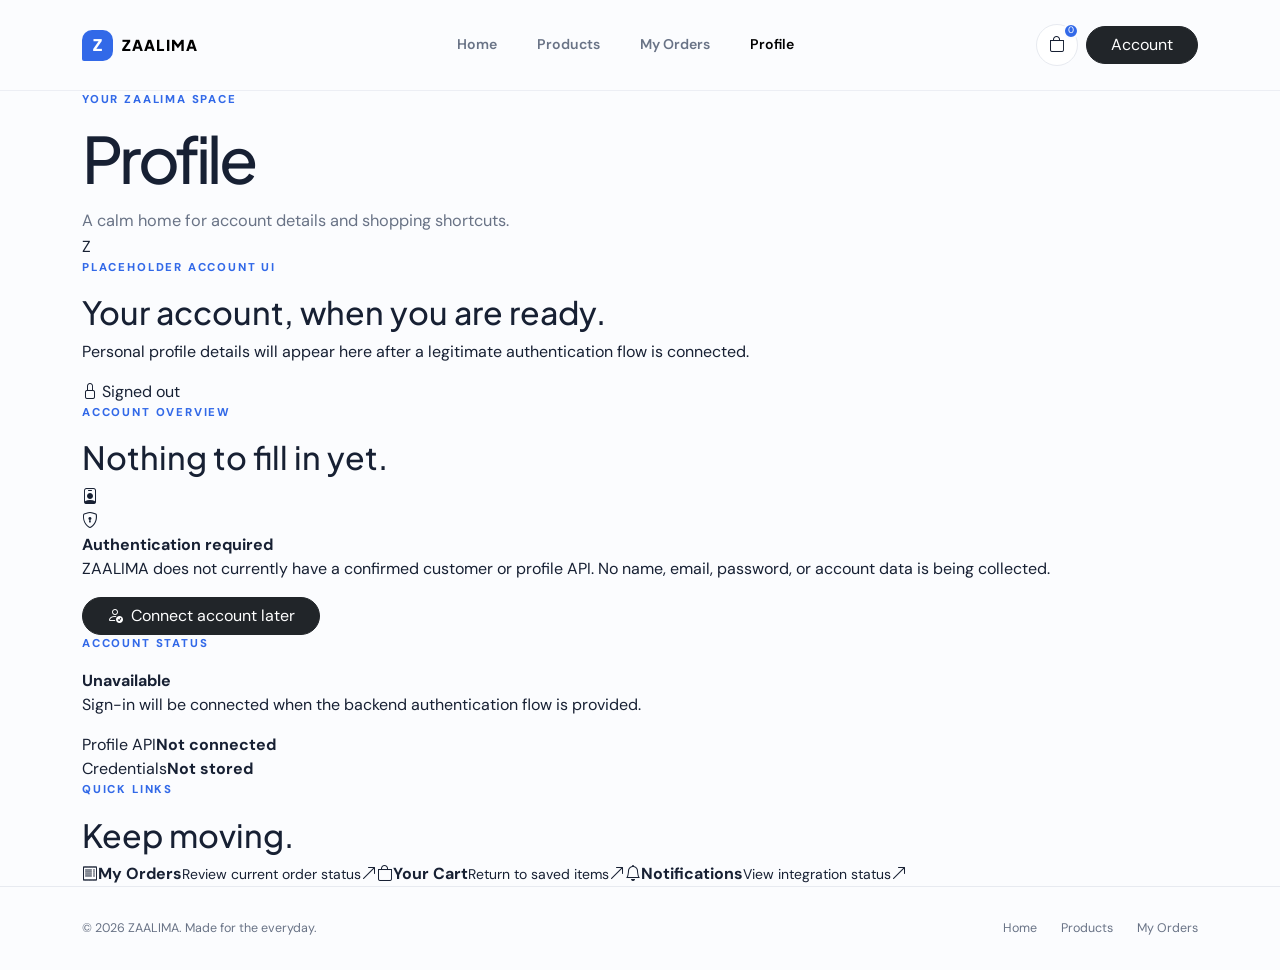
==== frontend/profile.html @ 22a88649 "Add Zaalima frontend" ====
<!DOCTYPE html>
<html lang="en">
<head>
    <meta charset="UTF-8">
    <meta name="viewport" content="width=device-width, initial-scale=1">
    <meta name="description" content="Manage your ZAALIMA account access and shopping shortcuts.">
    <title>Profile | ZAALIMA</title>
    <link rel="preconnect" href="https://fonts.googleapis.com">
    <link rel="preconnect" href="https://fonts.gstatic.com" crossorigin>
    <link href="https://fonts.googleapis.com/css2?family=DM+Sans:wght@400;500;600;700&family=Plus+Jakarta+Sans:wght@600;700;800&display=swap" rel="stylesheet">
    <link href="https://cdn.jsdelivr.net/npm/bootstrap@5.3.3/dist/css/bootstrap.min.css" rel="stylesheet" integrity="sha384-QWTKZyjpPEjISv5WaRU9OFeRpok6YctnYmDr5pNlyT2bRjXh0JMhjY6hW+ALEwIH" crossorigin="anonymous">
    <link href="https://cdn.jsdelivr.net/npm/bootstrap-icons@1.11.3/font/bootstrap-icons.min.css" rel="stylesheet">
    <link rel="stylesheet" href="css/style.css">
</head>
<body>
    <header class="site-header">
        <nav class="navbar navbar-expand-lg" aria-label="Primary navigation">
            <div class="container py-3">
                <a class="navbar-brand brand-mark" href="index.html" aria-label="ZAALIMA home"><span class="brand-mark__symbol">Z</span><span>ZAALIMA</span></a>
                <button class="navbar-toggler border-0 shadow-none" type="button" data-bs-toggle="collapse" data-bs-target="#primaryNavigation" aria-controls="primaryNavigation" aria-expanded="false" aria-label="Toggle navigation"><i class="bi bi-list fs-2"></i></button>
                <div class="collapse navbar-collapse" id="primaryNavigation">
                    <ul class="navbar-nav mx-auto gap-lg-2 mt-3 mt-lg-0"><li class="nav-item"><a class="nav-link" href="index.html">Home</a></li><li class="nav-item"><a class="nav-link" href="products.html">Products</a></li><li class="nav-item"><a class="nav-link" href="orders.html">My Orders</a></li><li class="nav-item"><a class="nav-link active" href="profile.html" aria-current="page">Profile</a></li></ul>
                    <div class="nav-actions d-flex align-items-center gap-2 mt-3 mt-lg-0"><a class="icon-button position-relative" href="cart.html" aria-label="Shopping cart"><i class="bi bi-bag"></i><span class="cart-count" aria-label="0 items">0</span></a><button class="btn btn-dark rounded-pill px-4" type="button" data-action="account">Account</button></div>
                </div>
            </div>
        </nav>
    </header>

    <main>
        <section class="profile-page">
            <div class="container">
                <div class="profile-heading"><div><p class="eyebrow">YOUR ZAALIMA SPACE</p><h1 class="page-title">Profile</h1><p class="page-intro">A calm home for account details and shopping shortcuts.</p></div></div>
                <section class="profile-hero" aria-labelledby="profileTitle"><div class="profile-avatar" aria-hidden="true">Z</div><div class="profile-hero__copy"><p class="eyebrow">PLACEHOLDER ACCOUNT UI</p><h2 id="profileTitle">Your account, when you are ready.</h2><p>Personal profile details will appear here after a legitimate authentication flow is connected.</p></div><span class="profile-status"><i class="bi bi-lock me-1"></i>Signed out</span></section>
                <div class="profile-layout"><section class="profile-overview"><div class="profile-section-heading"><div><p class="eyebrow">ACCOUNT OVERVIEW</p><h2>Nothing to fill in yet.</h2></div><i class="bi bi-person-badge profile-section-icon" aria-hidden="true"></i></div><div class="profile-placeholder"><i class="bi bi-shield-lock"></i><div><strong>Authentication required</strong><p>ZAALIMA does not currently have a confirmed customer or profile API. No name, email, password, or account data is being collected.</p></div></div><button class="btn btn-dark rounded-pill px-4" type="button" data-action="account"><i class="bi bi-person-check me-2"></i>Connect account later</button></section><aside class="account-status-card"><p class="eyebrow">ACCOUNT STATUS</p><div class="account-status-card__row"><span class="account-status-dot"></span><strong>Unavailable</strong></div><p>Sign-in will be connected when the backend authentication flow is provided.</p><div class="account-status-card__line"><span>Profile API</span><strong>Not connected</strong></div><div class="account-status-card__line"><span>Credentials</span><strong>Not stored</strong></div></aside></div>
                <section class="quick-links-section" aria-labelledby="quickLinksTitle"><div class="profile-section-heading"><div><p class="eyebrow">QUICK LINKS</p><h2 id="quickLinksTitle">Keep moving.</h2></div></div><div class="quick-links-grid"><a class="quick-link-card" href="orders.html"><span class="quick-link-card__icon quick-link-card__icon--blue"><i class="bi bi-receipt"></i></span><span><strong>My Orders</strong><small>Review current order status</small></span><i class="bi bi-arrow-up-right quick-link-card__arrow" aria-hidden="true"></i></a><a class="quick-link-card" href="cart.html"><span class="quick-link-card__icon quick-link-card__icon--peach"><i class="bi bi-bag"></i></span><span><strong>Your Cart</strong><small>Return to saved items</small></span><i class="bi bi-arrow-up-right quick-link-card__arrow" aria-hidden="true"></i></a><a class="quick-link-card" href="notifications.html"><span class="quick-link-card__icon quick-link-card__icon--lilac"><i class="bi bi-bell"></i></span><span><strong>Notifications</strong><small>View integration status</small></span><i class="bi bi-arrow-up-right quick-link-card__arrow" aria-hidden="true"></i></a></div></section>
            </div>
        </section>
    </main>

    <footer class="site-footer"><div class="container d-flex flex-column flex-md-row justify-content-between align-items-md-center gap-3"><p class="mb-0">© <span data-current-year></span> ZAALIMA. Made for the everyday.</p><div class="footer-links"><a href="index.html">Home</a><a href="products.html">Products</a><a href="orders.html">My Orders</a></div></div></footer>
    <div class="toast-container position-fixed bottom-0 end-0 p-3"><div id="appToast" class="toast border-0 shadow" role="status" aria-live="polite" aria-atomic="true"><div class="toast-body d-flex align-items-center gap-2"><i class="bi bi-info-circle-fill"></i><span data-toast-message></span><button type="button" class="btn-close ms-auto" data-bs-dismiss="toast" aria-label="Close"></button></div></div></div>
    <script src="https://cdn.jsdelivr.net/npm/bootstrap@5.3.3/dist/js/bootstrap.bundle.min.js" integrity="sha384-YvpcrYf0tY3lHB60NNkmXc5s9fDVZLESaAA55NDzOxhy9GkcIdslK1eN7N6jIeHz" crossorigin="anonymous"></script>
    <script type="module" src="js/profile.js"></script>
</body>
</html>
---- frontend/css/style.css ----
:root {
    --ink: #172033;
    --muted: #697386;
    --line: #e7eaf0;
    --paper: #fbfcfe;
    --blue: #3269e8;
    --blue-dark: #1d4cc4;
    --lavender: #e9e8ff;
    --peach: #fff0e5;
    --shadow: 0 20px 60px rgba(26, 42, 74, .10);
}

* { box-sizing: border-box; }
html { scroll-behavior: smooth; }
body { margin: 0; color: var(--ink); background: var(--paper); font-family: "DM Sans", sans-serif; }
h1, h2, h3, .brand-mark { font-family: "Plus Jakarta Sans", sans-serif; }
a { color: inherit; text-decoration: none; }
.site-header { background: rgba(251, 252, 254, .90); border-bottom: 1px solid rgba(231, 234, 240, .75); position: relative; z-index: 5; }
.brand-mark { align-items: center; display: flex; font-size: .94rem; font-weight: 800; gap: .55rem; letter-spacing: .08em; }
.brand-mark__symbol { align-items: center; background: var(--blue); border-radius: 10px 10px 10px 2px; color: white; display: inline-flex; font-size: 1rem; height: 31px; justify-content: center; letter-spacing: 0; width: 31px; }
.nav-link { color: var(--muted); font-size: .88rem; font-weight: 600; padding-left: 1rem !important; padding-right: 1rem !important; }
.nav-link:hover, .nav-link.active { color: var(--ink); }
.icon-button { align-items: center; background: white; border: 1px solid var(--line); border-radius: 50%; color: var(--ink); display: inline-flex; height: 42px; justify-content: center; position: relative; transition: transform .2s ease, border-color .2s ease; width: 42px; }
.icon-button:hover { border-color: var(--blue); transform: translateY(-2px); }
.cart-count { align-items: center; background: var(--blue); border: 2px solid var(--paper); border-radius: 50%; color: white; display: inline-flex; font-size: .58rem; height: 16px; justify-content: center; position: absolute; right: -2px; top: -2px; width: 16px; }
.btn-primary { background: var(--blue); border-color: var(--blue); box-shadow: 0 8px 18px rgba(50, 105, 232, .20); }
.btn-primary:hover { background: var(--blue-dark); border-color: var(--blue-dark); }
.hero-section { background: radial-gradient(circle at 77% 34%, rgba(219, 227, 255, .7), transparent 34%), linear-gradient(135deg, #f7f9ff 0%, #fbfcfe 55%, #f1f0ff 100%); overflow: hidden; padding: 5.5rem 0 6rem; }
.hero-content { position: relative; z-index: 1; }
.eyebrow { color: var(--blue); font-size: .71rem; font-weight: 800; letter-spacing: .16em; margin-bottom: 1.1rem; }
.display-title { font-size: clamp(2.7rem, 5.3vw, 5.2rem); letter-spacing: -.055em; line-height: 1.02; margin-bottom: 1.5rem; }
.display-title span, .section-heading em { color: var(--blue); font-style: normal; }
.hero-copy { color: var(--muted); font-size: 1.05rem; line-height: 1.75; max-width: 480px; }
.hero-actions { align-items: center; display: flex; flex-wrap: wrap; gap: 1.5rem; margin-top: 2.2rem; }
.text-link { border-bottom: 1px solid var(--ink); font-size: .87rem; font-weight: 700; padding-bottom: .2rem; }
.hero-proof { align-items: center; display: flex; gap: .8rem; margin-top: 3.8rem; }
.hero-proof p { color: var(--ink); font-size: .76rem; line-height: 1.45; margin: 0; }
.hero-proof p span { color: var(--muted); }
.avatar-stack { display: flex; }
.avatar-stack span { align-items: center; background: var(--lavender); border: 2px solid var(--paper); border-radius: 50%; color: var(--blue-dark); display: flex; font-size: .53rem; font-weight: 800; height: 31px; justify-content: center; margin-left: -7px; width: 31px; }
.avatar-stack span:first-child { background: #d8e7ff; margin-left: 0; }
.avatar-stack span:last-child { background: #ffe0cf; }
.hero-art { aspect-ratio: 1 / 1.05; background: #dbe7ff; border-radius: 42% 42% 16px 42%; box-shadow: var(--shadow); margin: 0 auto; max-width: 500px; overflow: hidden; position: relative; transform: rotate(2deg); }
.hero-art::before { background: linear-gradient(140deg, rgba(255, 255, 255, .7), transparent 52%); content: ""; inset: 0; position: absolute; }
.hero-art__sun { background: #ffd7b8; border-radius: 50%; height: 62%; left: 18%; opacity: .86; position: absolute; top: 12%; width: 62%; }
.hero-art__card { bottom: 15%; position: absolute; transform: rotate(-10deg); }
.hero-art__card--blue { background: #567bdc; height: 45%; left: 8%; width: 56%; }
.hero-art__card--cream { background: #f7d8a9; bottom: 12%; height: 31%; right: 4%; transform: rotate(14deg); width: 53%; }
.hero-art__vase { background: linear-gradient(90deg, #163f9c, #5e85e7 58%, #204aa9); border-radius: 46% 46% 37% 37%; bottom: 15%; height: 48%; left: 31%; position: absolute; transform: rotate(-3deg); width: 28%; }
.hero-art__vase::before { background: #193a86; border-radius: 50%; content: ""; height: 15%; left: 32%; position: absolute; top: -7%; width: 37%; }
.hero-art__book { align-items: center; background: #f5c795; bottom: 9%; box-shadow: 5px 8px 0 rgba(24, 45, 92, .14); color: #9a5d38; display: flex; font-size: .62rem; font-weight: 800; height: 29%; justify-content: center; left: 14%; letter-spacing: .09em; line-height: 1.2; position: absolute; text-align: center; transform: rotate(-13deg); width: 25%; }
.hero-art__cup { background: #e77453; border-radius: 10px 10px 45% 45%; bottom: 10%; height: 18%; position: absolute; right: 14%; transform: rotate(7deg); width: 20%; }
.hero-art__cup::after { border: 7px solid #e77453; border-left-color: transparent; border-radius: 50%; content: ""; height: 43%; position: absolute; right: -24%; top: 18%; width: 31%; }
.hero-art__label { bottom: 8%; color: rgba(255, 255, 255, .82); font-size: .62rem; font-weight: 800; letter-spacing: .17em; line-height: 1.5; position: absolute; right: 8%; text-align: right; }
.collection-section { padding: 7rem 0; }
.section-heading h2, .approach-panel h2 { font-size: clamp(2rem, 3.8vw, 3.6rem); letter-spacing: -.055em; line-height: 1.05; margin: 0; }
.section-intro { color: var(--muted); line-height: 1.7; margin: 0; max-width: 310px; }
.collection-tile { border-radius: 18px; display: flex; flex-direction: column; height: 285px; justify-content: space-between; overflow: hidden; padding: 1.4rem; position: relative; transition: transform .25s ease, box-shadow .25s ease; }
.collection-tile:hover { box-shadow: var(--shadow); transform: translateY(-5px); }
.collection-tile--blue { background: #dce8ff; }.collection-tile--lilac { background: #e9e7ff; }.collection-tile--peach { background: #ffebdf; }
.tile-number { font-size: .75rem; font-weight: 700; opacity: .62; }.tile-icon { font-size: 4rem; opacity: .3; position: absolute; right: 1.6rem; top: 3.3rem; transform: rotate(-12deg); }.collection-tile h3 { font-size: 1.15rem; letter-spacing: -.03em; margin-bottom: .45rem; }.collection-tile p { color: var(--muted); font-size: .84rem; margin: 0; }.tile-arrow { align-self: flex-end; font-size: 1.35rem; }
.approach-section { padding-bottom: 7rem; }.approach-panel { align-items: end; background: #202b4e; border-radius: 22px; color: white; display: grid; gap: 3rem; grid-template-columns: 1fr 1fr; overflow: hidden; padding: 4.2rem; position: relative; }.approach-panel::after { border: 1px solid rgba(255, 255, 255, .14); border-radius: 50%; content: ""; height: 390px; position: absolute; right: -85px; top: -180px; width: 390px; }.eyebrow--light { color: #aabfff; }.approach-panel h2 span { color: #aabfff; }.approach-copy { color: #c7cde0; line-height: 1.8; max-width: 360px; position: relative; z-index: 1; }.approach-copy span { color: white; font-size: .81rem; font-weight: 600; }.approach-copy i { color: #9eb7ff; margin-right: .35rem; }
.site-footer { border-top: 1px solid var(--line); color: var(--muted); font-size: .78rem; padding: 2rem 0; }.footer-links { display: flex; flex-wrap: wrap; gap: 1.5rem; }.footer-links a:hover { color: var(--ink); }.toast { background: white; color: var(--ink); }.toast i { color: var(--blue); }
.products-hero { background: linear-gradient(135deg, #f1f5ff 0%, #fbfcfe 62%, #f0efff 100%); padding: 4.5rem 0 4rem; }
.page-title { font-size: clamp(2.5rem, 5vw, 4.6rem); letter-spacing: -.055em; line-height: 1.02; margin: 0 0 1rem; }
.page-intro { color: var(--muted); font-size: 1.02rem; line-height: 1.7; margin: 0; max-width: 460px; }
.inventory-note { align-items: center; background: rgba(255, 255, 255, .72); border: 1px solid rgba(50, 105, 232, .12); border-radius: 14px; color: var(--muted); display: flex; font-size: .82rem; gap: .75rem; line-height: 1.5; margin-left: auto; max-width: 300px; padding: 1rem 1.1rem; }
.inventory-note i { color: var(--blue); font-size: 1.25rem; }
.products-section { min-height: 550px; padding: 3.5rem 0 7rem; }
.products-toolbar { align-items: center; display: flex; gap: 1.5rem; justify-content: space-between; margin-bottom: 2.5rem; }
.search-field { align-items: center; background: white; border: 1px solid var(--line); border-radius: 999px; box-shadow: 0 7px 25px rgba(26, 42, 74, .05); display: flex; max-width: 480px; padding: .2rem 1.2rem; width: 100%; }
.search-field:focus-within { border-color: var(--blue); box-shadow: 0 0 0 4px rgba(50, 105, 232, .10); }
.search-field i { color: var(--blue); }
.search-field input { background: transparent; border: 0; color: var(--ink); font: inherit; outline: 0; padding: .8rem .8rem; width: 100%; }
.search-field input::placeholder { color: #929aaa; }
.results-count { color: var(--muted); font-size: .82rem; font-weight: 700; white-space: nowrap; }
.inventory-card { background: white; border: 1px solid rgba(231, 234, 240, .9); border-radius: 18px; box-shadow: 0 12px 34px rgba(26, 42, 74, .06); height: 100%; overflow: hidden; transition: box-shadow .25s ease, transform .25s ease; }
.inventory-card:hover { box-shadow: var(--shadow); transform: translateY(-4px); }
.inventory-card__visual { align-items: center; background: linear-gradient(135deg, #dce8ff, #eceaff); color: var(--blue); display: flex; height: 155px; justify-content: center; overflow: hidden; position: relative; }
.inventory-card__visual::before, .inventory-card__visual::after { border: 1px solid rgba(50, 105, 232, .15); border-radius: 50%; content: ""; height: 210px; position: absolute; width: 210px; }
.inventory-card__visual::before { left: -90px; top: -120px; }.inventory-card__visual::after { bottom: -150px; right: -60px; }
.inventory-card__visual i { background: rgba(255, 255, 255, .7); border-radius: 20px; font-size: 3.2rem; padding: 1rem 1.2rem; position: relative; z-index: 1; }
.inventory-card__body { padding: 1.35rem; }.inventory-card__label { color: var(--blue); font-size: .68rem; font-weight: 800; letter-spacing: .14em; margin-bottom: .6rem; text-transform: uppercase; }.inventory-card__title { font-size: 1.2rem; letter-spacing: -.035em; margin-bottom: 1rem; }.inventory-card__meta-list { display: flex; flex-direction: column; gap: .25rem; margin-bottom: 1.15rem; }.inventory-card__meta { color: var(--muted); font-size: .78rem; }.availability { align-items: center; display: flex; font-size: .78rem; font-weight: 700; gap: .4rem; }.availability--available { color: #20835a; }.availability--limited { color: #bc7418; }.availability--empty { color: #bf4d50; }.inventory-card__quantity-block { align-items: baseline; border-top: 1px solid var(--line); display: flex; gap: .4rem; margin-top: 1.25rem; padding-top: 1rem; }.inventory-card__quantity { font-family: "Plus Jakarta Sans", sans-serif; font-size: 1.65rem; letter-spacing: -.05em; }.inventory-card__quantity-label { color: var(--muted); font-size: .75rem; }
.state-panel { align-items: center; display: flex; flex-direction: column; justify-content: center; min-height: 300px; text-align: center; }.state-panel h2 { font-family: "Plus Jakarta Sans", sans-serif; font-size: 1.35rem; letter-spacing: -.035em; margin: 1rem 0 .45rem; }.state-panel p { color: var(--muted); font-size: .9rem; margin: 0 0 1.25rem; }.state-icon { align-items: center; background: var(--lavender); border-radius: 50%; color: var(--blue); display: flex; font-size: 1.65rem; height: 64px; justify-content: center; width: 64px; }.state-panel--error .state-icon { background: var(--peach); color: #c76846; }
.detail-page { background: linear-gradient(135deg, #f7f9ff 0%, #fbfcfe 58%, #f0efff 100%); min-height: 680px; padding: 2.5rem 0 7rem; }
.detail-breadcrumb { align-items: center; color: var(--muted); display: flex; font-size: .82rem; gap: .8rem; margin-bottom: 3.5rem; }.detail-breadcrumb a { color: var(--ink); font-weight: 700; }.detail-breadcrumb a:hover, .back-link:hover { color: var(--blue); }
.detail-layout { align-items: stretch; display: grid; gap: 0; grid-template-columns: minmax(280px, .85fr) minmax(0, 1.15fr); margin: 0 auto; max-width: 1040px; }
.detail-visual { align-items: center; background: linear-gradient(145deg, #dce8ff, #eae7ff); border-radius: 24px 0 0 24px; color: var(--blue); display: flex; flex-direction: column; justify-content: center; min-height: 520px; overflow: hidden; position: relative; }.detail-visual i { background: rgba(255, 255, 255, .7); border-radius: 28px; font-size: 5rem; padding: 1.4rem 1.7rem; position: relative; z-index: 1; }.detail-visual span { color: rgba(29, 76, 196, .62); font-size: .7rem; font-weight: 800; letter-spacing: .2em; line-height: 1.5; margin-top: 1.5rem; position: relative; text-align: center; z-index: 1; }.detail-visual__circle { border: 1px solid rgba(50, 105, 232, .16); border-radius: 50%; height: 390px; position: absolute; width: 390px; }.detail-visual__circle--one { left: -210px; top: -100px; }.detail-visual__circle--two { bottom: -220px; right: -160px; }
.detail-card { background: white; border: 1px solid rgba(231, 234, 240, .9); border-radius: 0 24px 24px 0; box-shadow: var(--shadow); padding: 3.5rem; }.detail-title { font-size: clamp(2rem, 4vw, 3.45rem); letter-spacing: -.06em; margin-bottom: 1rem; }.detail-copy { color: var(--muted); line-height: 1.7; margin-bottom: 1.7rem; max-width: 430px; }.detail-status { margin-bottom: 2rem; }.detail-facts { border-bottom: 1px solid var(--line); border-top: 1px solid var(--line); display: grid; gap: 1rem; grid-template-columns: repeat(3, 1fr); padding: 1.3rem 0; }.detail-facts div { display: flex; flex-direction: column; gap: .35rem; }.detail-facts span { color: var(--muted); font-size: .7rem; }.detail-facts strong { font-family: "Plus Jakarta Sans", sans-serif; font-size: .95rem; letter-spacing: -.02em; overflow-wrap: anywhere; }.detail-actions { align-items: end; display: flex; gap: 1.25rem; justify-content: space-between; margin-top: 2rem; }.quantity-control label { display: block; font-size: .75rem; font-weight: 700; margin-bottom: .45rem; }.quantity-stepper { align-items: center; border: 1px solid var(--line); border-radius: 999px; display: flex; height: 43px; overflow: hidden; width: 126px; }.quantity-stepper button { background: white; border: 0; color: var(--ink); height: 100%; width: 38px; }.quantity-stepper button:hover:not(:disabled) { background: var(--lavender); color: var(--blue); }.quantity-stepper button:disabled { color: #b4bac6; }.quantity-stepper input { border: 0; color: var(--ink); font: 700 .88rem "DM Sans", sans-serif; min-width: 0; outline: 0; text-align: center; width: 50px; }.quantity-stepper input::-webkit-inner-spin-button, .quantity-stepper input::-webkit-outer-spin-button { appearance: none; margin: 0; }.quantity-control small { color: var(--muted); display: block; font-size: .65rem; margin-top: .4rem; }.detail-action-button { opacity: .52; white-space: nowrap; }.back-link { color: var(--muted); display: inline-block; font-size: .82rem; font-weight: 700; margin-top: 2.2rem; }
@media (max-width: 767.98px) { .detail-page { padding-bottom: 4.5rem; }.detail-breadcrumb { margin-bottom: 2rem; }.detail-layout { display: block; }.detail-visual { border-radius: 20px 20px 0 0; min-height: 270px; }.detail-visual i { font-size: 3.2rem; padding: 1rem 1.2rem; }.detail-visual span { margin-top: 1rem; }.detail-card { border-radius: 0 0 20px 20px; padding: 2rem 1.4rem; }.detail-facts { gap: .8rem; }.detail-facts strong { font-size: .82rem; }.detail-actions { align-items: stretch; flex-direction: column; }.detail-action-button { width: 100%; } }
.order-details-page { background: linear-gradient(135deg, #f7f9ff 0%, #fbfcfe 58%, #f0efff 100%); min-height: 680px; padding: 2.5rem 0 7rem; }.order-detail-layout { align-items: start; display: grid; gap: 2.5rem; grid-template-columns: minmax(0, 1fr) 300px; }.order-detail-heading { align-items: end; display: flex; gap: 1.5rem; justify-content: space-between; margin-bottom: 2rem; }.order-detail-heading .page-intro { margin-bottom: 0; }.order-status-banner { align-items: center; background: #202b4e; border-radius: 18px; color: white; display: flex; justify-content: space-between; margin-bottom: 1.25rem; padding: 1.4rem 1.6rem; }.order-status-banner__label { color: #aabfff; display: block; font-size: .65rem; font-weight: 800; letter-spacing: .14em; margin-bottom: .35rem; }.order-status-banner strong { font-family: "Plus Jakarta Sans", sans-serif; font-size: 1.35rem; letter-spacing: -.03em; }.order-status-banner .order-status { background: rgba(255, 255, 255, .13); color: white; }.status-tracker-card, .order-facts-card { background: white; border: 1px solid rgba(231, 234, 240, .9); border-radius: 18px; box-shadow: 0 12px 34px rgba(26, 42, 74, .06); padding: 1.7rem; }.tracker-heading { align-items: start; display: flex; gap: 1rem; justify-content: space-between; }.tracker-heading h2, .order-facts-card h2 { font-size: 1.3rem; letter-spacing: -.04em; margin: -.35rem 0 0; }.tracker-hint { color: var(--muted); font-size: .7rem; padding-top: .3rem; white-space: nowrap; }.status-tracker { display: flex; gap: 0; margin: 2.2rem 0 1.4rem; }.status-tracker__step { align-items: center; display: grid; flex: 1; grid-template-columns: 42px minmax(0, 1fr); position: relative; }.status-tracker__step:not(:last-child)::after { background: var(--line); content: ""; height: 2px; left: 42px; position: absolute; right: 0; top: 20px; z-index: 0; }.status-tracker__step--completed:not(:last-child)::after { background: #8ecfb0; }.status-tracker__marker { align-items: center; background: #f0f1f5; border: 3px solid white; border-radius: 50%; color: var(--muted); display: flex; height: 42px; justify-content: center; position: relative; width: 42px; z-index: 1; }.status-tracker__step--current .status-tracker__marker { background: var(--blue); box-shadow: 0 0 0 4px rgba(50, 105, 232, .12); color: white; }.status-tracker__step--completed .status-tracker__marker { background: #def4e8; color: #20835a; }.status-tracker__step-title, .status-tracker__step-state { display: block; grid-column: 2; margin-left: .75rem; }.status-tracker__step-title { font-size: .78rem; margin-top: .55rem; }.status-tracker__step-state { color: var(--muted); font-size: .66rem; margin-top: .2rem; }.tracker-note { border-top: 1px solid var(--line); color: var(--muted); font-size: .74rem; line-height: 1.6; margin: 0; padding-top: 1rem; }.order-facts-card { position: sticky; top: 1.5rem; }.order-facts-card h2 { margin-bottom: 1.5rem; }.order-facts-list { margin-bottom: 1.5rem; }.order-facts-list div { border-bottom: 1px solid var(--line); display: flex; flex-direction: column; gap: .3rem; padding: .8rem 0; }.order-facts-list div:first-child { border-top: 1px solid var(--line); }.order-facts-list span { color: var(--muted); font-size: .7rem; }.order-facts-list strong { font-family: "Plus Jakarta Sans", sans-serif; font-size: .95rem; overflow-wrap: anywhere; }
.notifications-page { background: linear-gradient(135deg, #f7f9ff 0%, #fbfcfe 58%, #f0efff 100%); min-height: 680px; padding: 4rem 0 7rem; }.notifications-heading { align-items: end; display: flex; justify-content: space-between; margin-bottom: 3rem; }.notifications-heading .page-intro { margin-bottom: 0; }.notification-center { background: white; border: 1px solid rgba(231, 234, 240, .9); border-radius: 22px; box-shadow: var(--shadow); margin: 0 auto; max-width: 900px; padding: 2.2rem; }.notification-center__header { align-items: center; border-bottom: 1px solid var(--line); display: flex; gap: 1rem; padding-bottom: 1.5rem; }.notification-bell { align-items: center; background: var(--lavender); border-radius: 14px; color: var(--blue); display: flex; font-size: 1.45rem; height: 54px; justify-content: center; width: 54px; }.notification-center__header .eyebrow { margin-bottom: .45rem; }.notification-center__header h2 { font-size: 1.35rem; letter-spacing: -.045em; margin: 0; }.notification-center__badge { background: #fff3dc; border-radius: 999px; color: #a66b13; font-size: .7rem; font-weight: 800; margin-left: auto; padding: .45rem .7rem; }.notification-unavailable { align-items: start; background: #f7f9ff; border: 1px solid #e4eaff; border-radius: 16px; display: flex; gap: 1rem; margin: 1.7rem 0; padding: 1.3rem; }.notification-unavailable__icon { align-items: center; background: #dce8ff; border-radius: 12px; color: var(--blue); display: flex; flex: 0 0 auto; font-size: 1.25rem; height: 44px; justify-content: center; width: 44px; }.notification-unavailable h3 { font-size: 1rem; letter-spacing: -.025em; margin: .1rem 0 .5rem; }.notification-unavailable p { color: var(--muted); font-size: .82rem; line-height: 1.7; margin: 0 0 .8rem; }.notification-unavailable__note { color: var(--muted); font-size: .7rem; }.notification-unavailable__note i { color: var(--blue); }.notification-links { display: grid; gap: 1rem; grid-template-columns: repeat(2, minmax(0, 1fr)); margin: 1.5rem auto 0; max-width: 900px; }.notification-links a { align-items: center; background: white; border: 1px solid rgba(231, 234, 240, .9); border-radius: 16px; box-shadow: 0 12px 34px rgba(26, 42, 74, .05); color: var(--ink); display: flex; gap: .8rem; padding: 1rem 1.1rem; transition: box-shadow .25s ease, transform .25s ease; }.notification-links a:hover { box-shadow: var(--shadow); transform: translateY(-3px); }.notification-links a > i:first-child { color: var(--blue); font-size: 1.25rem; }.notification-links strong, .notification-links small { display: block; }.notification-links strong { font-size: .8rem; }.notification-links small { color: var(--muted); font-size: .69rem; margin-top: .2rem; }.notification-links a > i:last-child { color: var(--blue); }
.orders-page { background: linear-gradient(135deg, #f7f9ff 0%, #fbfcfe 58%, #f0efff 100%); min-height: 680px; padding: 4rem 0 7rem; }.orders-heading { align-items: end; display: flex; justify-content: space-between; margin-bottom: 2.5rem; }.orders-heading .page-intro { margin-bottom: 0; }.orders-toolbar { align-items: center; display: flex; gap: 1.5rem; justify-content: space-between; margin-bottom: 2.5rem; }.orders-toolbar .search-field { max-width: 500px; }.orders-grid { display: grid; gap: 1rem; grid-template-columns: repeat(2, minmax(0, 1fr)); }.order-card { background: white; border: 1px solid rgba(231, 234, 240, .9); border-radius: 18px; box-shadow: 0 12px 34px rgba(26, 42, 74, .06); padding: 1.35rem; transition: box-shadow .25s ease, transform .25s ease; }.order-card:hover { box-shadow: var(--shadow); transform: translateY(-3px); }.order-card__header { align-items: start; display: flex; gap: 1rem; justify-content: space-between; }.order-card__label { color: var(--blue); font-size: .65rem; font-weight: 800; letter-spacing: .14em; margin-bottom: .45rem; text-transform: uppercase; }.order-card__title { font-size: 1.2rem; letter-spacing: -.04em; margin: 0; }.order-status { align-items: center; border-radius: 999px; display: inline-flex; flex-shrink: 0; font-size: .7rem; font-weight: 800; gap: .35rem; padding: .42rem .65rem; }.order-status--created { background: #fff3dc; color: #a66b13; }.order-status--paid { background: #def4e8; color: #20835a; }.order-status--cancelled { background: #ffe5e5; color: #bf4d50; }.order-status--default { background: var(--lavender); color: var(--blue-dark); }.order-card__facts { border-bottom: 1px solid var(--line); border-top: 1px solid var(--line); display: grid; gap: 1rem; grid-template-columns: repeat(2, 1fr); margin: 1.25rem 0 1rem; padding: 1rem 0; }.order-card__facts div { display: flex; flex-direction: column; gap: .3rem; }.order-card__fact-label { color: var(--muted); font-size: .7rem; }.order-card__fact-value { font-family: "Plus Jakarta Sans", sans-serif; font-size: .95rem; }.order-card__footer { align-items: center; display: flex; gap: .75rem; justify-content: space-between; }.order-card__note { color: var(--muted); font-size: .7rem; }.order-details-button { color: var(--muted); font-size: .75rem; font-weight: 700; padding: .3rem 0; white-space: nowrap; }.order-details-button i { color: var(--blue); margin-left: .3rem; }
.checkout-page { background: linear-gradient(135deg, #f7f9ff 0%, #fbfcfe 58%, #f0efff 100%); min-height: 680px; padding: 4rem 0 7rem; }
.checkout-heading { align-items: end; display: flex; justify-content: space-between; margin-bottom: 3rem; }.checkout-heading .page-intro { margin-bottom: 0; }.checkout-layout { align-items: start; display: grid; gap: 2.5rem; grid-template-columns: minmax(0, 1fr) 330px; }.checkout-review { background: white; border: 1px solid rgba(231, 234, 240, .9); border-radius: 18px; box-shadow: 0 12px 34px rgba(26, 42, 74, .06); padding: 2rem; }.checkout-section-heading { align-items: start; display: flex; justify-content: space-between; margin-bottom: 1.6rem; }.checkout-section-heading h2, .checkout-summary h2 { font-size: 1.4rem; letter-spacing: -.045em; margin: -.35rem 0 0; }.review-lock { color: var(--muted); font-size: .72rem; padding-top: .3rem; }.checkout-item { align-items: center; background: #f7f9ff; border: 1px solid #e4eaff; border-radius: 15px; display: grid; gap: 1.25rem; grid-template-columns: 105px minmax(0, 1fr) auto; padding: 1rem; }.checkout-item__visual { align-items: center; background: linear-gradient(135deg, #dce8ff, #eceaff); border-radius: 12px; color: var(--blue); display: flex; height: 105px; justify-content: center; }.checkout-item__visual i { font-size: 2.3rem; }.checkout-item__body { min-width: 0; }.checkout-item__label { color: var(--blue); font-size: .65rem; font-weight: 800; letter-spacing: .14em; margin-bottom: .45rem; text-transform: uppercase; }.checkout-item__title { font-size: 1.15rem; letter-spacing: -.035em; margin-bottom: .65rem; }.checkout-item__details { display: flex; flex-direction: column; gap: .2rem; }.checkout-item__meta { color: var(--muted); font-size: .76rem; }.checkout-item__quantity-block { align-items: baseline; display: flex; gap: .35rem; padding: 0 .5rem; white-space: nowrap; }.checkout-item__quantity { font-family: "Plus Jakarta Sans", sans-serif; font-size: 1.55rem; }.checkout-item__quantity-label { color: var(--muted); font-size: .73rem; }.confirmation-note { align-items: start; background: #f4f0ff; border-radius: 13px; color: var(--muted); display: flex; font-size: .78rem; gap: .75rem; line-height: 1.6; margin-top: 1.4rem; padding: 1rem 1.1rem; }.confirmation-note > i { color: var(--blue); font-size: 1.05rem; }.confirmation-note strong { color: var(--ink); display: block; font-size: .8rem; margin-bottom: .15rem; }.confirmation-note p { margin: 0; }.checkout-summary { background: white; border: 1px solid rgba(231, 234, 240, .9); border-radius: 18px; box-shadow: var(--shadow); padding: 1.7rem; position: sticky; top: 1.5rem; }.checkout-summary h2 { margin-bottom: 1.6rem; }.checkout-summary .summary-total { border-top: 1px solid var(--line); margin-top: .5rem; }.checkout-success { margin: 0 auto; max-width: 680px; }.checkout-success .state-icon { background: #def4e8; color: #20835a; }.order-response { background: white; border: 1px solid var(--line); border-radius: 15px; margin: .5rem 0 1.5rem; max-width: 420px; overflow: hidden; text-align: left; width: 100%; }.order-response__row { align-items: center; border-bottom: 1px solid var(--line); display: flex; justify-content: space-between; gap: 1rem; padding: .8rem 1rem; }.order-response__row:last-child { border-bottom: 0; }.order-response__label { color: var(--muted); font-size: .76rem; }.order-response__value { font-size: .82rem; overflow-wrap: anywhere; text-align: right; }
.cart-page { background: linear-gradient(135deg, #f7f9ff 0%, #fbfcfe 58%, #f0efff 100%); min-height: 680px; padding: 4rem 0 7rem; }
.cart-heading { align-items: end; display: flex; justify-content: space-between; margin-bottom: 3rem; }.cart-heading .page-intro { margin-bottom: 0; }.cart-layout { align-items: start; display: grid; gap: 2.5rem; grid-template-columns: minmax(0, 1fr) 330px; }.cart-items { display: grid; gap: 1rem; }.cart-item { align-items: center; background: white; border: 1px solid rgba(231, 234, 240, .9); border-radius: 18px; box-shadow: 0 12px 34px rgba(26, 42, 74, .06); display: grid; gap: 1.25rem; grid-template-columns: 104px minmax(0, 1fr) auto auto; padding: 1rem; }.cart-item__visual { align-items: center; background: linear-gradient(135deg, #dce8ff, #eceaff); border-radius: 13px; color: var(--blue); display: flex; height: 104px; justify-content: center; }.cart-item__visual i { font-size: 2.1rem; }.cart-item__body { min-width: 0; }.cart-item__label { color: var(--blue); font-size: .65rem; font-weight: 800; letter-spacing: .14em; margin-bottom: .45rem; text-transform: uppercase; }.cart-item__title { font-size: 1.15rem; letter-spacing: -.035em; margin-bottom: .65rem; }.cart-item__metadata { display: flex; flex-direction: column; gap: .2rem; }.cart-item__meta { color: var(--muted); font-size: .76rem; }.cart-item__controls { align-self: center; }.cart-item__quantity-label { color: var(--muted); display: block; font-size: .7rem; margin-bottom: .35rem; text-align: center; }.cart-stepper { align-items: center; border: 1px solid var(--line); border-radius: 999px; display: flex; height: 40px; overflow: hidden; width: 116px; }.cart-stepper__button { background: white; border: 0; color: var(--ink); height: 100%; width: 35px; }.cart-stepper__button:hover { background: var(--lavender); color: var(--blue); }.cart-stepper__input { border: 0; color: var(--ink); font: 700 .85rem "DM Sans", sans-serif; min-width: 0; outline: 0; text-align: center; width: 46px; }.cart-stepper__input::-webkit-inner-spin-button, .cart-stepper__input::-webkit-outer-spin-button { appearance: none; margin: 0; }.cart-item__remove { align-items: center; background: transparent; border: 0; border-radius: 50%; color: #9aa3b3; display: flex; font-size: 1rem; height: 36px; justify-content: center; width: 36px; }.cart-item__remove:hover { background: var(--peach); color: #bf4d50; }.clear-cart-button { background: transparent; border: 0; color: var(--muted); font-size: .8rem; font-weight: 700; margin-top: 1.25rem; padding: .4rem 0; }.clear-cart-button:hover { color: #bf4d50; }.cart-summary { background: white; border: 1px solid rgba(231, 234, 240, .9); border-radius: 18px; box-shadow: var(--shadow); padding: 1.7rem; position: sticky; top: 1.5rem; }.cart-summary h2 { font-size: 1.35rem; letter-spacing: -.04em; margin: -.35rem 0 1.6rem; }.summary-row, .summary-total { align-items: center; display: flex; justify-content: space-between; }.summary-row { border-bottom: 1px solid var(--line); color: var(--muted); font-size: .82rem; padding: .8rem 0; }.summary-row strong { color: var(--ink); }.summary-total { font-size: .78rem; font-weight: 700; padding: 1.2rem 0 1.4rem; }.summary-total strong { color: var(--muted); }.summary-note { color: var(--muted); font-size: .7rem; line-height: 1.5; margin: 1rem 0 0; }.summary-note i { color: var(--blue); }
@media (max-width: 991.98px) { .cart-layout { grid-template-columns: minmax(0, 1fr) 280px; gap: 1.5rem; }.cart-item { grid-template-columns: 88px minmax(0, 1fr) auto auto; }.cart-item__visual { height: 88px; } }
@media (max-width: 991.98px) { .checkout-layout { grid-template-columns: minmax(0, 1fr) 280px; gap: 1.5rem; } }
@media (max-width: 991.98px) { .orders-grid { grid-template-columns: 1fr; } }
@media (max-width: 991.98px) { .order-detail-layout { grid-template-columns: minmax(0, 1fr) 280px; gap: 1.5rem; } }
@media (max-width: 767.98px) { .cart-page { padding: 3.5rem 0 4.5rem; }.cart-heading { align-items: start; flex-direction: column; gap: 1.4rem; margin-bottom: 2rem; }.cart-layout { display: block; }.cart-summary { margin-top: 2rem; position: static; }.cart-item { grid-template-columns: 76px minmax(0, 1fr) auto; padding: .8rem; }.cart-item__visual { height: 76px; }.cart-item__controls { grid-column: 2 / 3; }.cart-item__remove { align-self: start; }.cart-item__title { font-size: 1rem; }.cart-stepper { width: 112px; } }
@media (max-width: 767.98px) { .orders-page { padding: 3.5rem 0 4.5rem; }.orders-heading { align-items: start; flex-direction: column; gap: 1.4rem; margin-bottom: 2rem; }.orders-toolbar { align-items: stretch; flex-direction: column; gap: .85rem; margin-bottom: 2rem; }.orders-toolbar .search-field { max-width: none; }.order-card__header { flex-direction: column; }.order-status { align-self: start; }.order-card__footer { align-items: start; flex-direction: column; }.order-details-button { align-self: end; } }
@media (max-width: 767.98px) { .order-details-page { padding: 2rem 0 4.5rem; }.order-detail-heading { align-items: start; flex-direction: column; margin-bottom: 1.5rem; }.order-status-banner { align-items: start; flex-direction: column; gap: 1rem; }.status-tracker-card, .order-facts-card { padding: 1.35rem; }.tracker-heading { flex-direction: column; }.tracker-hint { padding-top: 0; }.status-tracker { flex-direction: column; gap: 1rem; margin: 1.7rem 0; }.status-tracker__step { flex: none; grid-template-columns: 42px minmax(0, 1fr); min-height: 64px; }.status-tracker__step:not(:last-child)::after { bottom: -12px; height: auto; left: 20px; right: auto; top: 42px; width: 2px; }.status-tracker__step-title, .status-tracker__step-state { margin-left: .75rem; }.order-facts-card { margin-top: 1.5rem; position: static; } }
@media (max-width: 767.98px) { .checkout-page { padding: 3.5rem 0 4.5rem; }.checkout-heading { align-items: start; flex-direction: column; gap: 1.4rem; margin-bottom: 2rem; }.checkout-layout { display: block; }.checkout-summary { margin-top: 2rem; position: static; }.checkout-review { padding: 1.4rem; }.checkout-section-heading { gap: 1rem; }.checkout-item { grid-template-columns: 70px minmax(0, 1fr); padding: .75rem; }.checkout-item__visual { height: 70px; }.checkout-item__quantity-block { grid-column: 2 / 3; padding: 0; }.checkout-item__title { font-size: 1rem; } }
@media (max-width: 767.98px) { .notifications-page { padding: 3.5rem 0 4.5rem; }.notifications-heading { align-items: start; flex-direction: column; gap: 1.4rem; margin-bottom: 2rem; }.notification-center { padding: 1.35rem; }.notification-center__header { align-items: start; flex-wrap: wrap; }.notification-center__badge { margin-left: 0; }.notification-unavailable { flex-direction: column; }.notification-links { grid-template-columns: 1fr; } }
@media (max-width: 767.98px) { .products-hero { padding: 3.5rem 0; }.inventory-note { margin-left: 0; }.products-section { padding-top: 2.5rem; }.products-toolbar { align-items: stretch; flex-direction: column; gap: .85rem; margin-bottom: 2rem; }.results-count { padding-left: .25rem; } }
.fade-up { animation: fade-up .7s ease both; }.fade-up:nth-child(2) { animation-delay: .08s; }.fade-up:nth-child(3) { animation-delay: .16s; }.fade-up:nth-child(4) { animation-delay: .24s; }
@keyframes fade-up { from { opacity: 0; transform: translateY(16px); } to { opacity: 1; transform: translateY(0); } }
@media (max-width: 991.98px) { .hero-section { padding-top: 4rem; }.hero-art { margin-top: 1rem; max-width: 440px; }.approach-panel { padding: 3rem; } }
@media (max-width: 767.98px) { .hero-section { padding: 3.5rem 0 4.5rem; }.display-title { font-size: clamp(2.6rem, 13vw, 4rem); }.hero-proof { margin-top: 2.7rem; }.collection-section, .approach-section { padding-bottom: 4.5rem; padding-top: 4.5rem; }.approach-panel { display: block; padding: 2.2rem; }.approach-copy { margin-top: 2.5rem; }.footer-links { gap: 1rem; } }
@media (prefers-reduced-motion: reduce) { html { scroll-behavior: auto; }.fade-up { animation: none; }.collection-tile, .icon-button { transition: none; } }
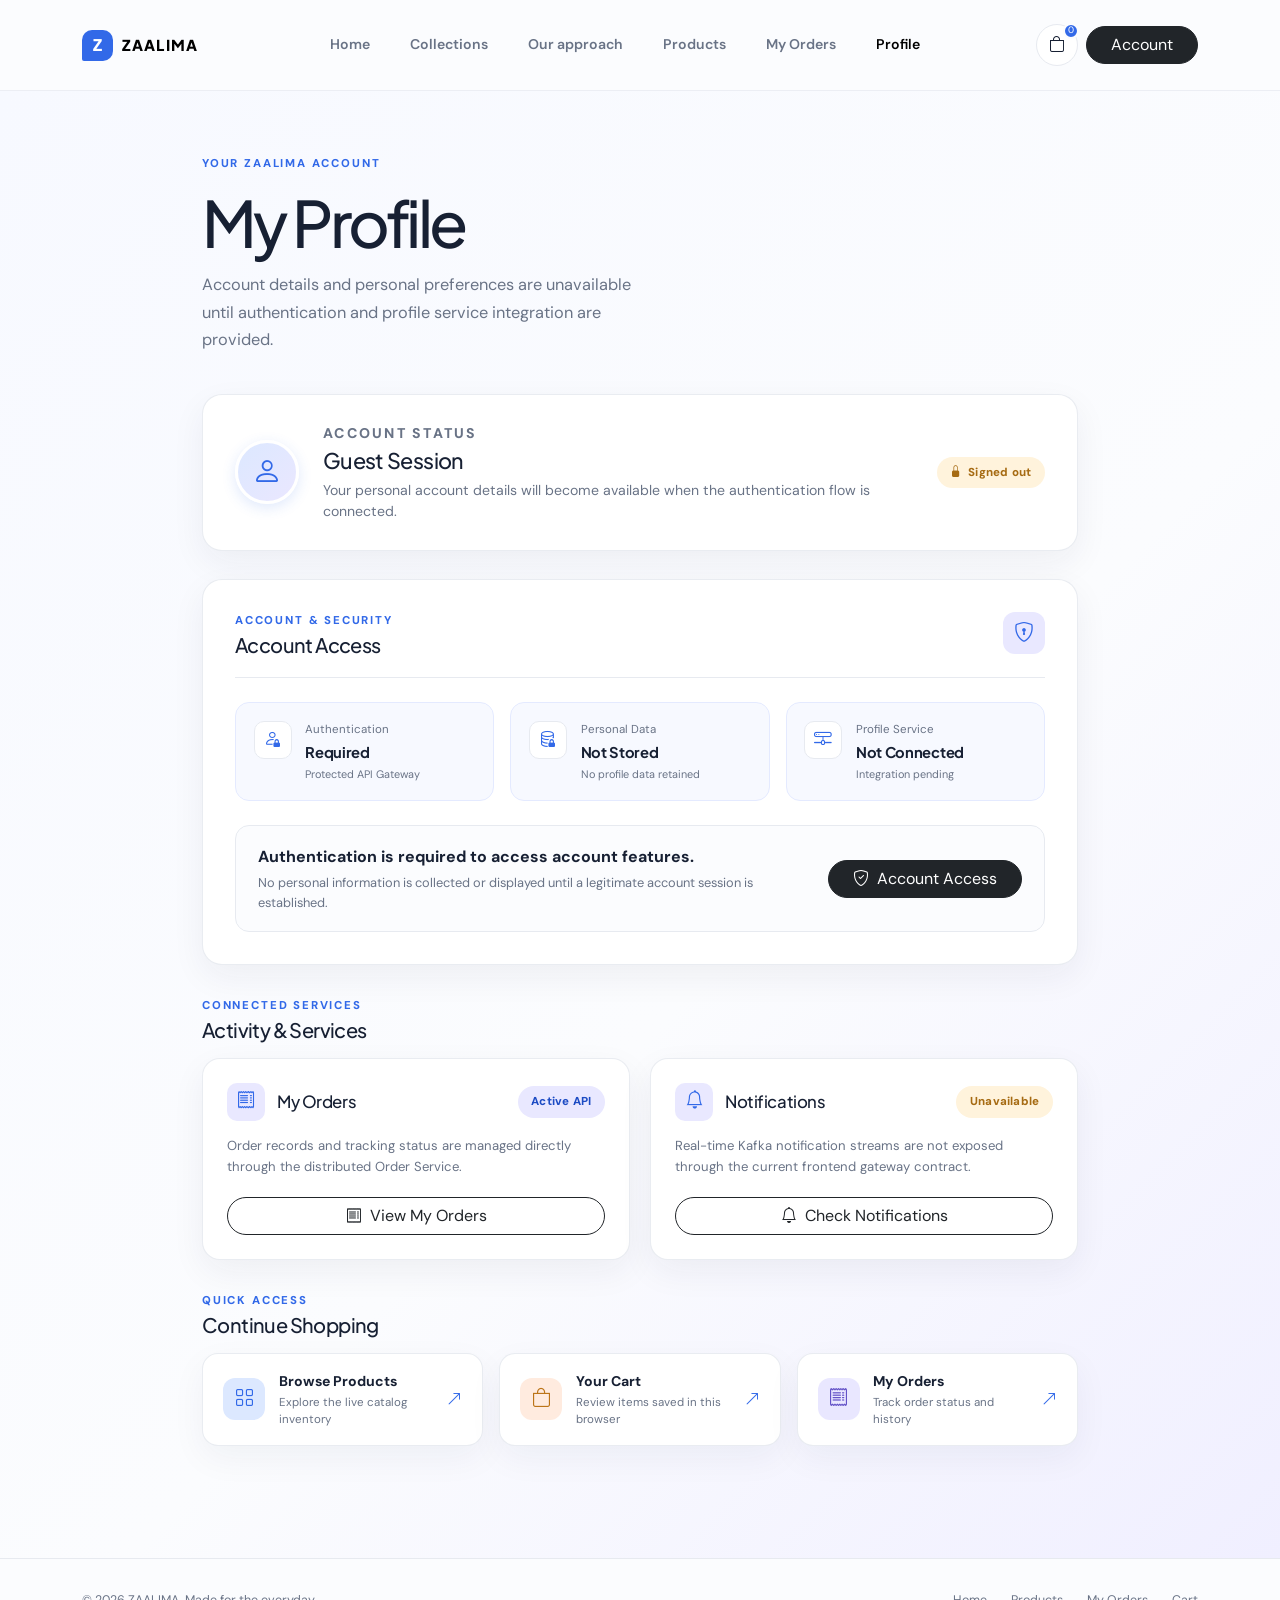
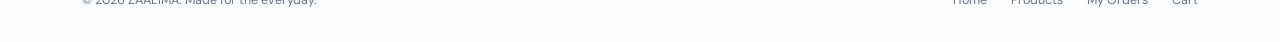
==== commit 1a1ef3de: "Polish frontend navigation and profile page" ====
--- a/frontend/profile.html
+++ b/frontend/profile.html
@@ -4,42 +4,361 @@
     <meta charset="UTF-8">
     <meta name="viewport" content="width=device-width, initial-scale=1">
     <meta name="description" content="Manage your ZAALIMA account access and shopping shortcuts.">
-    <title>Profile | ZAALIMA</title>
+    <title>My Profile | ZAALIMA</title>
+
     <link rel="preconnect" href="https://fonts.googleapis.com">
     <link rel="preconnect" href="https://fonts.gstatic.com" crossorigin>
-    <link href="https://fonts.googleapis.com/css2?family=DM+Sans:wght@400;500;600;700&family=Plus+Jakarta+Sans:wght@600;700;800&display=swap" rel="stylesheet">
-    <link href="https://cdn.jsdelivr.net/npm/bootstrap@5.3.3/dist/css/bootstrap.min.css" rel="stylesheet" integrity="sha384-QWTKZyjpPEjISv5WaRU9OFeRpok6YctnYmDr5pNlyT2bRjXh0JMhjY6hW+ALEwIH" crossorigin="anonymous">
-    <link href="https://cdn.jsdelivr.net/npm/bootstrap-icons@1.11.3/font/bootstrap-icons.min.css" rel="stylesheet">
+
+    <link
+        href="https://fonts.googleapis.com/css2?family=DM+Sans:wght@400;500;600;700&family=Plus+Jakarta+Sans:wght@600;700;800&display=swap"
+        rel="stylesheet"
+    >
+
+    <link
+        href="https://cdn.jsdelivr.net/npm/bootstrap@5.3.3/dist/css/bootstrap.min.css"
+        rel="stylesheet"
+        integrity="sha384-QWTKZyjpPEjISv5WaRU9OFeRpok6YctnYmDr5pNlyT2bRjXh0JMhjY6hW+ALEwIH"
+        crossorigin="anonymous"
+    >
+
+    <link
+        href="https://cdn.jsdelivr.net/npm/bootstrap-icons@1.11.3/font/bootstrap-icons.min.css"
+        rel="stylesheet"
+    >
+
     <link rel="stylesheet" href="css/style.css">
 </head>
+
 <body>
+
+    <!-- Navigation -->
     <header class="site-header">
         <nav class="navbar navbar-expand-lg" aria-label="Primary navigation">
             <div class="container py-3">
-                <a class="navbar-brand brand-mark" href="index.html" aria-label="ZAALIMA home"><span class="brand-mark__symbol">Z</span><span>ZAALIMA</span></a>
-                <button class="navbar-toggler border-0 shadow-none" type="button" data-bs-toggle="collapse" data-bs-target="#primaryNavigation" aria-controls="primaryNavigation" aria-expanded="false" aria-label="Toggle navigation"><i class="bi bi-list fs-2"></i></button>
+
+                <a
+                    class="navbar-brand brand-mark"
+                    href="index.html"
+                    aria-label="ZAALIMA home"
+                >
+                    <span class="brand-mark__symbol">Z</span>
+                    <span>ZAALIMA</span>
+                </a>
+
+                <button
+                    class="navbar-toggler border-0 shadow-none"
+                    type="button"
+                    data-bs-toggle="collapse"
+                    data-bs-target="#primaryNavigation"
+                    aria-controls="primaryNavigation"
+                    aria-expanded="false"
+                    aria-label="Toggle navigation"
+                >
+                    <i class="bi bi-list fs-2"></i>
+                </button>
+
                 <div class="collapse navbar-collapse" id="primaryNavigation">
-                    <ul class="navbar-nav mx-auto gap-lg-2 mt-3 mt-lg-0"><li class="nav-item"><a class="nav-link" href="index.html">Home</a></li><li class="nav-item"><a class="nav-link" href="products.html">Products</a></li><li class="nav-item"><a class="nav-link" href="orders.html">My Orders</a></li><li class="nav-item"><a class="nav-link active" href="profile.html" aria-current="page">Profile</a></li></ul>
-                    <div class="nav-actions d-flex align-items-center gap-2 mt-3 mt-lg-0"><a class="icon-button position-relative" href="cart.html" aria-label="Shopping cart"><i class="bi bi-bag"></i><span class="cart-count" aria-label="0 items">0</span></a><button class="btn btn-dark rounded-pill px-4" type="button" data-action="account">Account</button></div>
+
+                    <ul class="navbar-nav mx-auto gap-lg-2 mt-3 mt-lg-0">
+                        <li class="nav-item">
+                            <a class="nav-link" href="index.html">Home</a>
+                        </li>
+
+                        <li class="nav-item">
+                            <a class="nav-link" href="index.html#collections">Collections</a>
+                        </li>
+
+                        <li class="nav-item">
+                            <a class="nav-link" href="index.html#why-zaalima">Our approach</a>
+                        </li>
+
+                        <li class="nav-item">
+                            <a class="nav-link" href="products.html">Products</a>
+                        </li>
+
+                        <li class="nav-item">
+                            <a class="nav-link" href="orders.html">My Orders</a>
+                        </li>
+
+                        <li class="nav-item">
+                            <a
+                                class="nav-link active"
+                                href="profile.html"
+                                aria-current="page"
+                            >
+                                Profile
+                            </a>
+                        </li>
+                    </ul>
+
+                    <div class="nav-actions d-flex align-items-center gap-2 mt-3 mt-lg-0">
+
+                        <a
+                            class="icon-button position-relative"
+                            href="cart.html"
+                            aria-label="Shopping cart"
+                        >
+                            <i class="bi bi-bag"></i>
+                            <span class="cart-count" aria-label="0 items">0</span>
+                        </a>
+
+                        <button
+                            class="btn btn-dark rounded-pill px-4"
+                            type="button"
+                            data-action="account"
+                        >
+                            Account
+                        </button>
+
+                    </div>
                 </div>
             </div>
         </nav>
     </header>
 
+
+    <!-- Main Content -->
     <main>
+
         <section class="profile-page">
-            <div class="container">
-                <div class="profile-heading"><div><p class="eyebrow">YOUR ZAALIMA SPACE</p><h1 class="page-title">Profile</h1><p class="page-intro">A calm home for account details and shopping shortcuts.</p></div></div>
-                <section class="profile-hero" aria-labelledby="profileTitle"><div class="profile-avatar" aria-hidden="true">Z</div><div class="profile-hero__copy"><p class="eyebrow">PLACEHOLDER ACCOUNT UI</p><h2 id="profileTitle">Your account, when you are ready.</h2><p>Personal profile details will appear here after a legitimate authentication flow is connected.</p></div><span class="profile-status"><i class="bi bi-lock me-1"></i>Signed out</span></section>
-                <div class="profile-layout"><section class="profile-overview"><div class="profile-section-heading"><div><p class="eyebrow">ACCOUNT OVERVIEW</p><h2>Nothing to fill in yet.</h2></div><i class="bi bi-person-badge profile-section-icon" aria-hidden="true"></i></div><div class="profile-placeholder"><i class="bi bi-shield-lock"></i><div><strong>Authentication required</strong><p>ZAALIMA does not currently have a confirmed customer or profile API. No name, email, password, or account data is being collected.</p></div></div><button class="btn btn-dark rounded-pill px-4" type="button" data-action="account"><i class="bi bi-person-check me-2"></i>Connect account later</button></section><aside class="account-status-card"><p class="eyebrow">ACCOUNT STATUS</p><div class="account-status-card__row"><span class="account-status-dot"></span><strong>Unavailable</strong></div><p>Sign-in will be connected when the backend authentication flow is provided.</p><div class="account-status-card__line"><span>Profile API</span><strong>Not connected</strong></div><div class="account-status-card__line"><span>Credentials</span><strong>Not stored</strong></div></aside></div>
-                <section class="quick-links-section" aria-labelledby="quickLinksTitle"><div class="profile-section-heading"><div><p class="eyebrow">QUICK LINKS</p><h2 id="quickLinksTitle">Keep moving.</h2></div></div><div class="quick-links-grid"><a class="quick-link-card" href="orders.html"><span class="quick-link-card__icon quick-link-card__icon--blue"><i class="bi bi-receipt"></i></span><span><strong>My Orders</strong><small>Review current order status</small></span><i class="bi bi-arrow-up-right quick-link-card__arrow" aria-hidden="true"></i></a><a class="quick-link-card" href="cart.html"><span class="quick-link-card__icon quick-link-card__icon--peach"><i class="bi bi-bag"></i></span><span><strong>Your Cart</strong><small>Return to saved items</small></span><i class="bi bi-arrow-up-right quick-link-card__arrow" aria-hidden="true"></i></a><a class="quick-link-card" href="notifications.html"><span class="quick-link-card__icon quick-link-card__icon--lilac"><i class="bi bi-bell"></i></span><span><strong>Notifications</strong><small>View integration status</small></span><i class="bi bi-arrow-up-right quick-link-card__arrow" aria-hidden="true"></i></a></div></section>
+            <div class="container profile-container">
+                <!-- Page Header -->
+                <div class="profile-heading">
+                    <p class="eyebrow">YOUR ZAALIMA ACCOUNT</p>
+                    <h1 class="page-title">My Profile</h1>
+                    <p class="page-intro">Account details and personal preferences are unavailable until authentication and profile service integration are provided.</p>
+                </div>
+
+                <!-- Profile Hero Card -->
+                <div class="profile-hero-card">
+                    <div class="profile-avatar" aria-hidden="true">
+                        <i class="bi bi-person"></i>
+                    </div>
+                    <div class="profile-hero-card__body">
+                        <p class="eyebrow mb-1">ACCOUNT STATUS</p>
+                        <h2>Guest Session</h2>
+                        <p>Your personal account details will become available when the authentication flow is connected.</p>
+                    </div>
+                    <span class="profile-status-badge profile-status-badge--signed-out">
+                        <i class="bi bi-lock-fill" aria-hidden="true"></i>Signed out
+                    </span>
+                </div>
+
+                <!-- Account & Security Card (Authentication-Required State) -->
+                <section class="profile-account-card" aria-labelledby="accountAccessTitle">
+                    <div class="profile-account-card__header">
+                        <div>
+                            <p class="eyebrow mb-1">ACCOUNT & SECURITY</p>
+                            <h2 id="accountAccessTitle">Account Access</h2>
+                        </div>
+                        <div class="profile-account-card__icon" aria-hidden="true">
+                            <i class="bi bi-shield-lock"></i>
+                        </div>
+                    </div>
+
+                    <!-- Informational status indicators (clearly non-functional / not connected) -->
+                    <div class="account-info-grid">
+                        <div class="account-info-item">
+                            <div class="account-info-item__icon" aria-hidden="true">
+                                <i class="bi bi-person-lock"></i>
+                            </div>
+                            <div>
+                                <span>Authentication</span>
+                                <strong>Required</strong>
+                                <small>Protected API Gateway</small>
+                            </div>
+                        </div>
+                        <div class="account-info-item">
+                            <div class="account-info-item__icon" aria-hidden="true">
+                                <i class="bi bi-database-lock"></i>
+                            </div>
+                            <div>
+                                <span>Personal Data</span>
+                                <strong>Not Stored</strong>
+                                <small>No profile data retained</small>
+                            </div>
+                        </div>
+                        <div class="account-info-item">
+                            <div class="account-info-item__icon" aria-hidden="true">
+                                <i class="bi bi-hdd-network"></i>
+                            </div>
+                            <div>
+                                <span>Profile Service</span>
+                                <strong>Not Connected</strong>
+                                <small>Integration pending</small>
+                            </div>
+                        </div>
+                    </div>
+
+                    <div class="profile-account-card__footer">
+                        <div>
+                            <strong>Authentication is required to access account features.</strong>
+                            <p>No personal information is collected or displayed until a legitimate account session is established.</p>
+                        </div>
+                        <button class="btn btn-dark rounded-pill px-4 text-nowrap" type="button" data-action="account">
+                            <i class="bi bi-shield-check me-2"></i>Account Access
+                        </button>
+                    </div>
+                </section>
+
+                <!-- Services Status Section -->
+                <section class="mb-4" aria-labelledby="servicesTitle">
+                    <div class="profile-section-heading mb-3">
+                        <p class="eyebrow mb-1">CONNECTED SERVICES</p>
+                        <h2 id="servicesTitle">Activity & Services</h2>
+                    </div>
+
+                    <div class="profile-services-grid">
+                        <div class="profile-service-card">
+                            <div>
+                                <div class="profile-service-card__header">
+                                    <div class="profile-service-card__icon" aria-hidden="true">
+                                        <i class="bi bi-receipt"></i>
+                                    </div>
+                                    <div class="flex-grow-1">
+                                        <h3>My Orders</h3>
+                                    </div>
+                                    <span class="profile-status-badge profile-status-badge--info">Active API</span>
+                                </div>
+                                <p>Order records and tracking status are managed directly through the distributed Order Service.</p>
+                            </div>
+                            <div class="profile-service-card__action">
+                                <a href="orders.html" class="btn btn-outline-dark rounded-pill px-4 w-100">
+                                    <i class="bi bi-receipt me-2"></i>View My Orders
+                                </a>
+                            </div>
+                        </div>
+
+                        <div class="profile-service-card">
+                            <div>
+                                <div class="profile-service-card__header">
+                                    <div class="profile-service-card__icon" aria-hidden="true">
+                                        <i class="bi bi-bell"></i>
+                                    </div>
+                                    <div class="flex-grow-1">
+                                        <h3>Notifications</h3>
+                                    </div>
+                                    <span class="profile-status-badge profile-status-badge--signed-out">Unavailable</span>
+                                </div>
+                                <p>Real-time Kafka notification streams are not exposed through the current frontend gateway contract.</p>
+                            </div>
+                            <div class="profile-service-card__action">
+                                <a href="notifications.html" class="btn btn-outline-dark rounded-pill px-4 w-100">
+                                    <i class="bi bi-bell me-2"></i>Check Notifications
+                                </a>
+                            </div>
+                        </div>
+                    </div>
+                </section>
+
+                <!-- Quick Navigation Shortcuts -->
+                <section class="quick-links-section" aria-labelledby="quickLinksTitle">
+                    <div class="profile-section-heading mb-3">
+                        <p class="eyebrow mb-1">QUICK ACCESS</p>
+                        <h2 id="quickLinksTitle">Continue Shopping</h2>
+                    </div>
+
+                    <div class="quick-links-grid">
+                        <a class="quick-link-card" href="products.html">
+                            <span class="quick-link-card__icon quick-link-card__icon--blue" aria-hidden="true">
+                                <i class="bi bi-grid"></i>
+                            </span>
+                            <span class="quick-link-card__content">
+                                <strong>Browse Products</strong>
+                                <small>Explore the live catalog inventory</small>
+                            </span>
+                            <i class="bi bi-arrow-up-right quick-link-card__arrow" aria-hidden="true"></i>
+                        </a>
+
+                        <a class="quick-link-card" href="cart.html">
+                            <span class="quick-link-card__icon quick-link-card__icon--peach" aria-hidden="true">
+                                <i class="bi bi-bag"></i>
+                            </span>
+                            <span class="quick-link-card__content">
+                                <strong>Your Cart</strong>
+                                <small>Review items saved in this browser</small>
+                            </span>
+                            <i class="bi bi-arrow-up-right quick-link-card__arrow" aria-hidden="true"></i>
+                        </a>
+
+                        <a class="quick-link-card" href="orders.html">
+                            <span class="quick-link-card__icon quick-link-card__icon--lilac" aria-hidden="true">
+                                <i class="bi bi-receipt"></i>
+                            </span>
+                            <span class="quick-link-card__content">
+                                <strong>My Orders</strong>
+                                <small>Track order status and history</small>
+                            </span>
+                            <i class="bi bi-arrow-up-right quick-link-card__arrow" aria-hidden="true"></i>
+                        </a>
+                    </div>
+                </section>
             </div>
         </section>
+
     </main>
 
-    <footer class="site-footer"><div class="container d-flex flex-column flex-md-row justify-content-between align-items-md-center gap-3"><p class="mb-0">© <span data-current-year></span> ZAALIMA. Made for the everyday.</p><div class="footer-links"><a href="index.html">Home</a><a href="products.html">Products</a><a href="orders.html">My Orders</a></div></div></footer>
-    <div class="toast-container position-fixed bottom-0 end-0 p-3"><div id="appToast" class="toast border-0 shadow" role="status" aria-live="polite" aria-atomic="true"><div class="toast-body d-flex align-items-center gap-2"><i class="bi bi-info-circle-fill"></i><span data-toast-message></span><button type="button" class="btn-close ms-auto" data-bs-dismiss="toast" aria-label="Close"></button></div></div></div>
-    <script src="https://cdn.jsdelivr.net/npm/bootstrap@5.3.3/dist/js/bootstrap.bundle.min.js" integrity="sha384-YvpcrYf0tY3lHB60NNkmXc5s9fDVZLESaAA55NDzOxhy9GkcIdslK1eN7N6jIeHz" crossorigin="anonymous"></script>
+
+    <!-- Footer -->
+    <footer class="site-footer">
+
+        <div class="container d-flex flex-column flex-md-row justify-content-between align-items-md-center gap-3">
+
+            <p class="mb-0">
+                © <span data-current-year></span> ZAALIMA.
+                Made for the everyday.
+            </p>
+
+            <div class="footer-links">
+                <a href="index.html">Home</a>
+                <a href="products.html">Products</a>
+                <a href="orders.html">My Orders</a>
+                <a href="cart.html">Cart</a>
+            </div>
+
+        </div>
+
+    </footer>
+
+
+    <!-- Toast -->
+    <div class="toast-container position-fixed bottom-0 end-0 p-3">
+
+        <div
+            id="appToast"
+            class="toast border-0 shadow"
+            role="status"
+            aria-live="polite"
+            aria-atomic="true"
+        >
+
+            <div class="toast-body d-flex align-items-center gap-2">
+
+                <i class="bi bi-info-circle-fill"></i>
+
+                <span data-toast-message></span>
+
+                <button
+                    type="button"
+                    class="btn-close ms-auto"
+                    data-bs-dismiss="toast"
+                    aria-label="Close"
+                ></button>
+
+            </div>
+
+        </div>
+
+    </div>
+
+
+    <script
+        src="https://cdn.jsdelivr.net/npm/bootstrap@5.3.3/dist/js/bootstrap.bundle.min.js"
+        integrity="sha384-YvpcrYf0tY3lHB60NNkmXc5s9fDVZLESaAA55NDzOxhy9GkcIdslK1eN7N6jIeHz"
+        crossorigin="anonymous"
+    ></script>
+
     <script type="module" src="js/profile.js"></script>
+
 </body>
-</html>
+</html>
--- a/frontend/css/style.css
+++ b/frontend/css/style.css
@@ -109,4 +109,50 @@
 @keyframes fade-up { from { opacity: 0; transform: translateY(16px); } to { opacity: 1; transform: translateY(0); } }
 @media (max-width: 991.98px) { .hero-section { padding-top: 4rem; }.hero-art { margin-top: 1rem; max-width: 440px; }.approach-panel { padding: 3rem; } }
 @media (max-width: 767.98px) { .hero-section { padding: 3.5rem 0 4.5rem; }.display-title { font-size: clamp(2.6rem, 13vw, 4rem); }.hero-proof { margin-top: 2.7rem; }.collection-section, .approach-section { padding-bottom: 4.5rem; padding-top: 4.5rem; }.approach-panel { display: block; padding: 2.2rem; }.approach-copy { margin-top: 2.5rem; }.footer-links { gap: 1rem; } }
+.profile-page { background: linear-gradient(135deg, #f7f9ff 0%, #fbfcfe 58%, #f0efff 100%); min-height: 680px; padding: 4rem 0 7rem; }
+.profile-heading { margin-bottom: 2.5rem; }
+.profile-container { margin: 0 auto; max-width: 900px; }
+.profile-hero-card { align-items: center; background: white; border: 1px solid rgba(231, 234, 240, .9); border-radius: 20px; box-shadow: 0 12px 34px rgba(26, 42, 74, .06); display: flex; gap: 1.5rem; margin-bottom: 1.75rem; padding: 1.75rem 2rem; }
+.profile-avatar { align-items: center; background: linear-gradient(135deg, #dce8ff, #eae7ff); border: 3px solid white; border-radius: 50%; box-shadow: 0 4px 14px rgba(50, 105, 232, .15); color: var(--blue); display: flex; flex-shrink: 0; font-size: 1.85rem; height: 64px; justify-content: center; width: 64px; }
+.profile-hero-card__body { flex-grow: 1; }
+.profile-hero-card__body h2 { font-size: 1.35rem; letter-spacing: -.03em; margin: 0 0 .35rem; }
+.profile-hero-card__body p { color: var(--muted); font-size: .88rem; line-height: 1.5; margin: 0; }
+.profile-status-badge { align-items: center; border-radius: 999px; display: inline-flex; flex-shrink: 0; font-size: .72rem; font-weight: 800; gap: .35rem; letter-spacing: .02em; padding: .45rem .85rem; white-space: nowrap; }
+.profile-status-badge--signed-out { background: #fff3dc; color: #a66b13; }
+.profile-status-badge--info { background: var(--lavender); color: var(--blue-dark); }
+.profile-account-card { background: white; border: 1px solid rgba(231, 234, 240, .9); border-radius: 20px; box-shadow: 0 12px 34px rgba(26, 42, 74, .06); margin-bottom: 2rem; overflow: hidden; padding: 2rem; }
+.profile-account-card__header { align-items: start; border-bottom: 1px solid var(--line); display: flex; justify-content: space-between; padding-bottom: 1.25rem; }
+.profile-account-card__header h2 { font-size: 1.25rem; letter-spacing: -.03em; margin: 0; }
+.profile-account-card__icon { align-items: center; background: var(--lavender); border-radius: 12px; color: var(--blue); display: flex; font-size: 1.25rem; height: 42px; justify-content: center; width: 42px; }
+.account-info-grid { display: grid; gap: 1rem; grid-template-columns: repeat(3, 1fr); margin: 1.5rem 0; }
+.account-info-item { background: #f7f9ff; border: 1px solid #e4eaff; border-radius: 14px; display: flex; gap: .85rem; padding: 1.1rem; }
+.account-info-item__icon { align-items: center; background: white; border: 1px solid var(--line); border-radius: 10px; color: var(--blue); display: flex; flex-shrink: 0; font-size: 1.1rem; height: 38px; justify-content: center; width: 38px; }
+.account-info-item span { color: var(--muted); display: block; font-size: .72rem; margin-bottom: .2rem; }
+.account-info-item strong { color: var(--ink); display: block; font-family: "Plus Jakarta Sans", sans-serif; font-size: .92rem; letter-spacing: -.02em; }
+.account-info-item small { color: var(--muted); display: block; font-size: .68rem; margin-top: .2rem; }
+.profile-account-card__footer { align-items: center; background: #fbfcfe; border: 1px solid var(--line); border-radius: 14px; display: flex; gap: 1.5rem; justify-content: space-between; padding: 1.2rem 1.4rem; }
+.profile-account-card__footer p { color: var(--muted); font-size: .8rem; line-height: 1.5; margin: .25rem 0 0; }
+.profile-section-heading h2 { font-size: 1.25rem; letter-spacing: -.03em; margin: 0; }
+.profile-services-grid { display: grid; gap: 1.25rem; grid-template-columns: repeat(2, 1fr); margin-bottom: 2rem; }
+.profile-service-card { background: white; border: 1px solid rgba(231, 234, 240, .9); border-radius: 18px; box-shadow: 0 12px 34px rgba(26, 42, 74, .06); display: flex; flex-direction: column; justify-content: space-between; padding: 1.5rem; transition: box-shadow .25s ease, transform .25s ease; }
+.profile-service-card:hover { box-shadow: var(--shadow); transform: translateY(-3px); }
+.profile-service-card__header { align-items: center; display: flex; gap: .75rem; margin-bottom: .85rem; }
+.profile-service-card__icon { align-items: center; background: var(--lavender); border-radius: 10px; color: var(--blue); display: flex; font-size: 1.15rem; height: 38px; justify-content: center; width: 38px; }
+.profile-service-card h3 { font-size: 1.05rem; letter-spacing: -.025em; margin: 0; }
+.profile-service-card p { color: var(--muted); font-size: .82rem; line-height: 1.6; margin: 0 0 1.25rem; }
+.profile-service-card__action { margin-top: auto; }
+.quick-links-grid { display: grid; gap: 1rem; grid-template-columns: repeat(3, 1fr); margin-top: 1rem; }
+.quick-link-card { align-items: center; background: white; border: 1px solid rgba(231, 234, 240, .9); border-radius: 16px; box-shadow: 0 12px 34px rgba(26, 42, 74, .05); color: var(--ink); display: flex; gap: .85rem; padding: 1.1rem 1.25rem; transition: box-shadow .25s ease, transform .25s ease; }
+.quick-link-card:hover { box-shadow: var(--shadow); color: var(--ink); transform: translateY(-3px); }
+.quick-link-card__icon { align-items: center; border-radius: 12px; display: flex; flex-shrink: 0; font-size: 1.2rem; height: 42px; justify-content: center; width: 42px; }
+.quick-link-card__icon--blue { background: #dce8ff; color: var(--blue); }
+.quick-link-card__icon--peach { background: #ffebdf; color: #bc7418; }
+.quick-link-card__icon--lilac { background: #e9e7ff; color: #6352c7; }
+.quick-link-card__content strong { display: block; font-size: .88rem; margin-bottom: .2rem; }
+.quick-link-card__content small { color: var(--muted); display: block; font-size: .72rem; line-height: 1.4; }
+.quick-link-card__arrow { color: var(--blue); font-size: .95rem; margin-left: auto; transition: transform .2s ease; }
+.quick-link-card:hover .quick-link-card__arrow { transform: translate(2px, -2px); }
+@media (max-width: 991.98px) { .account-info-grid { grid-template-columns: 1fr; } .quick-links-grid { grid-template-columns: 1fr; } }
+@media (max-width: 767.98px) { .profile-page { padding: 3.5rem 0 4.5rem; } .profile-hero-card { align-items: start; flex-direction: column; padding: 1.5rem; } .profile-hero-card__body { width: 100%; } .profile-status-badge { align-self: start; } .profile-account-card { padding: 1.4rem; } .profile-account-card__footer { align-items: start; flex-direction: column; gap: 1rem; } .profile-account-card__footer .btn { width: 100%; } .profile-services-grid { grid-template-columns: 1fr; } }
+@media (min-width: 992px) and (max-width: 1199.98px) { .nav-link { padding-left: .65rem !important; padding-right: .65rem !important; } }
 @media (prefers-reduced-motion: reduce) { html { scroll-behavior: auto; }.fade-up { animation: none; }.collection-tile, .icon-button { transition: none; } }
